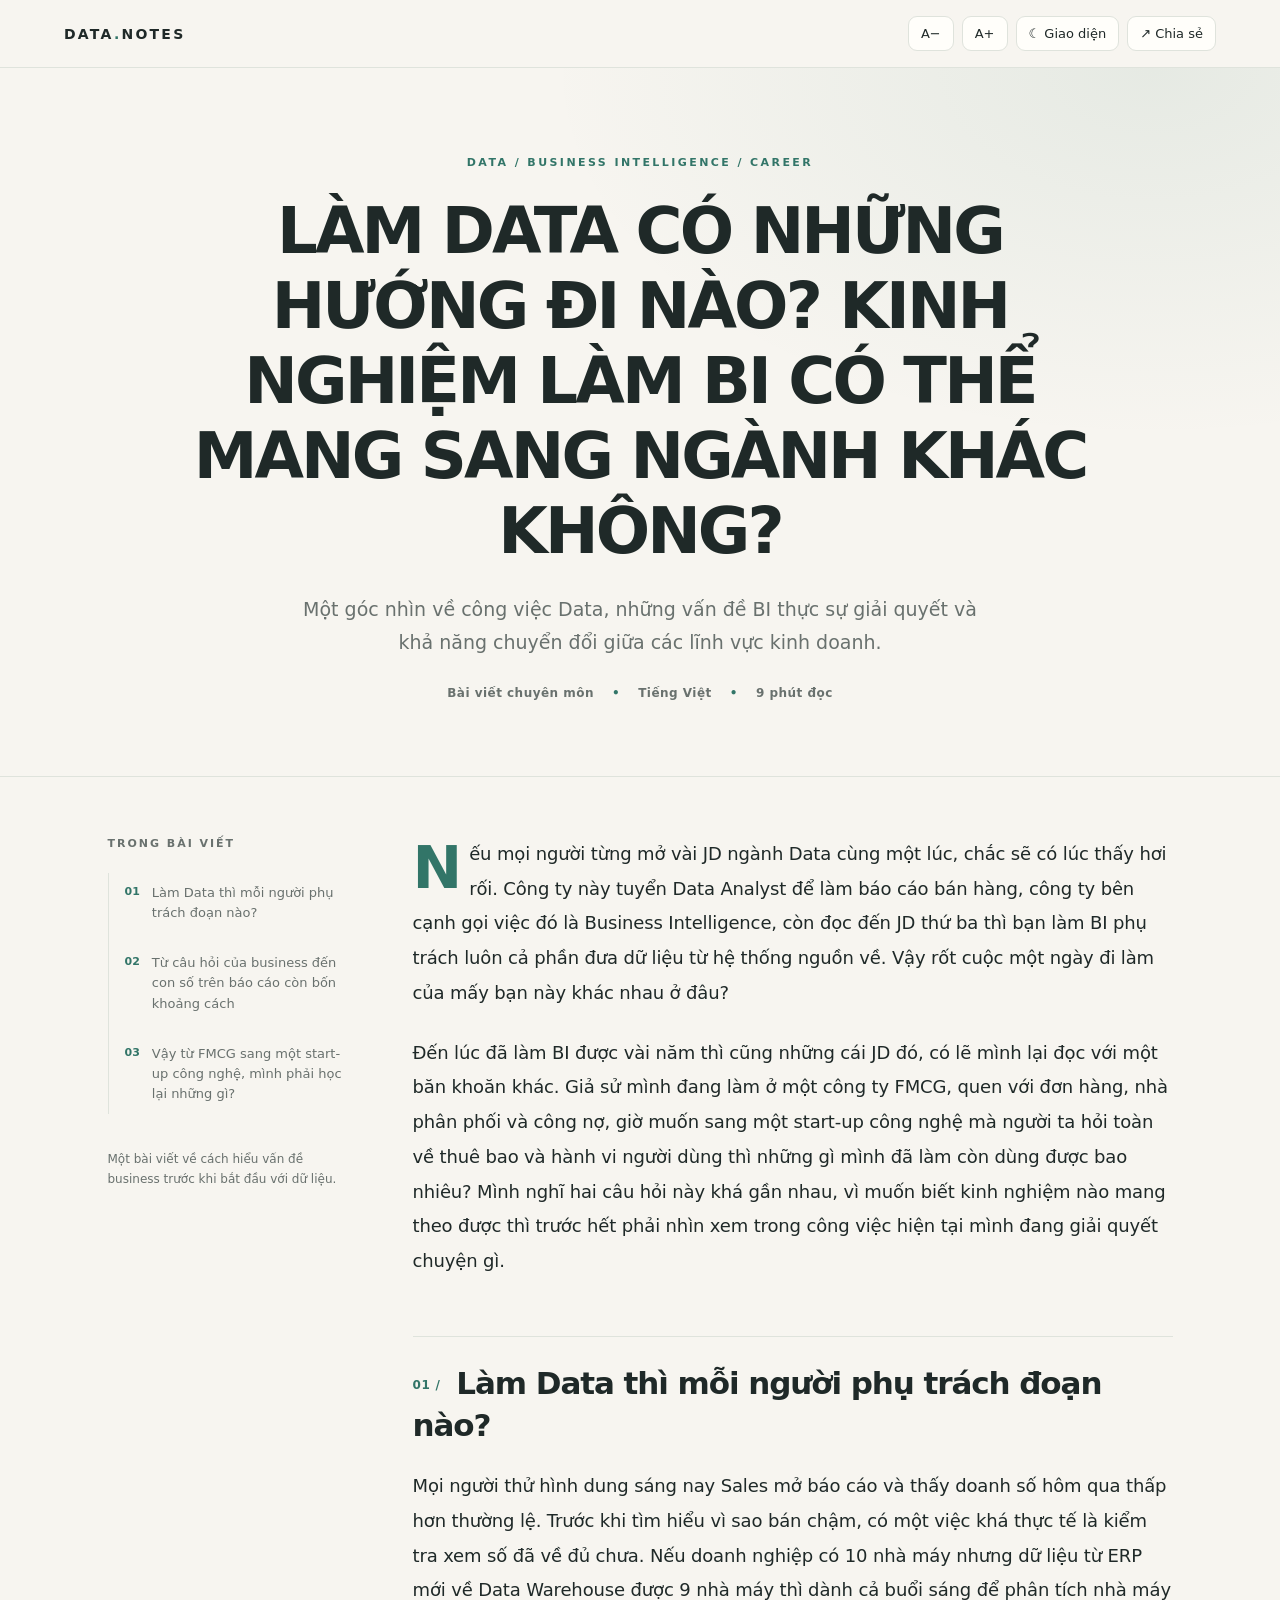
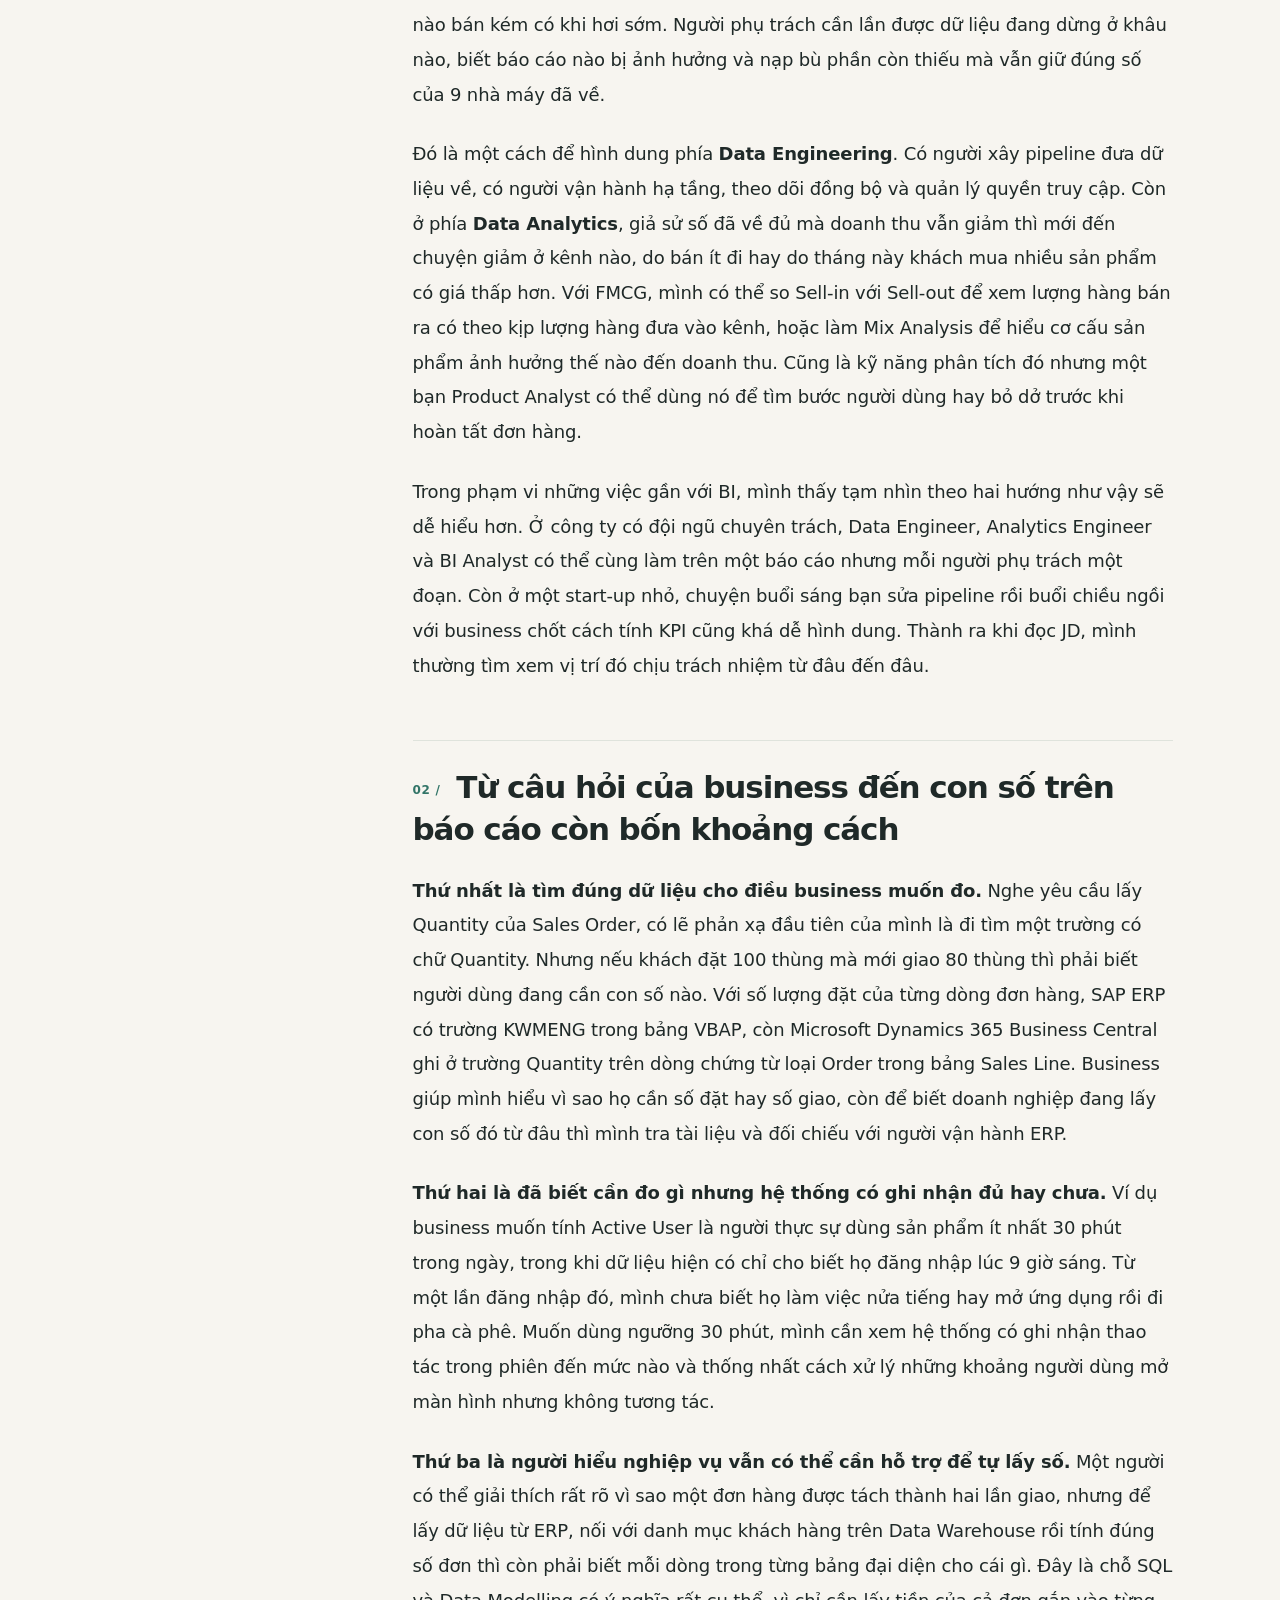
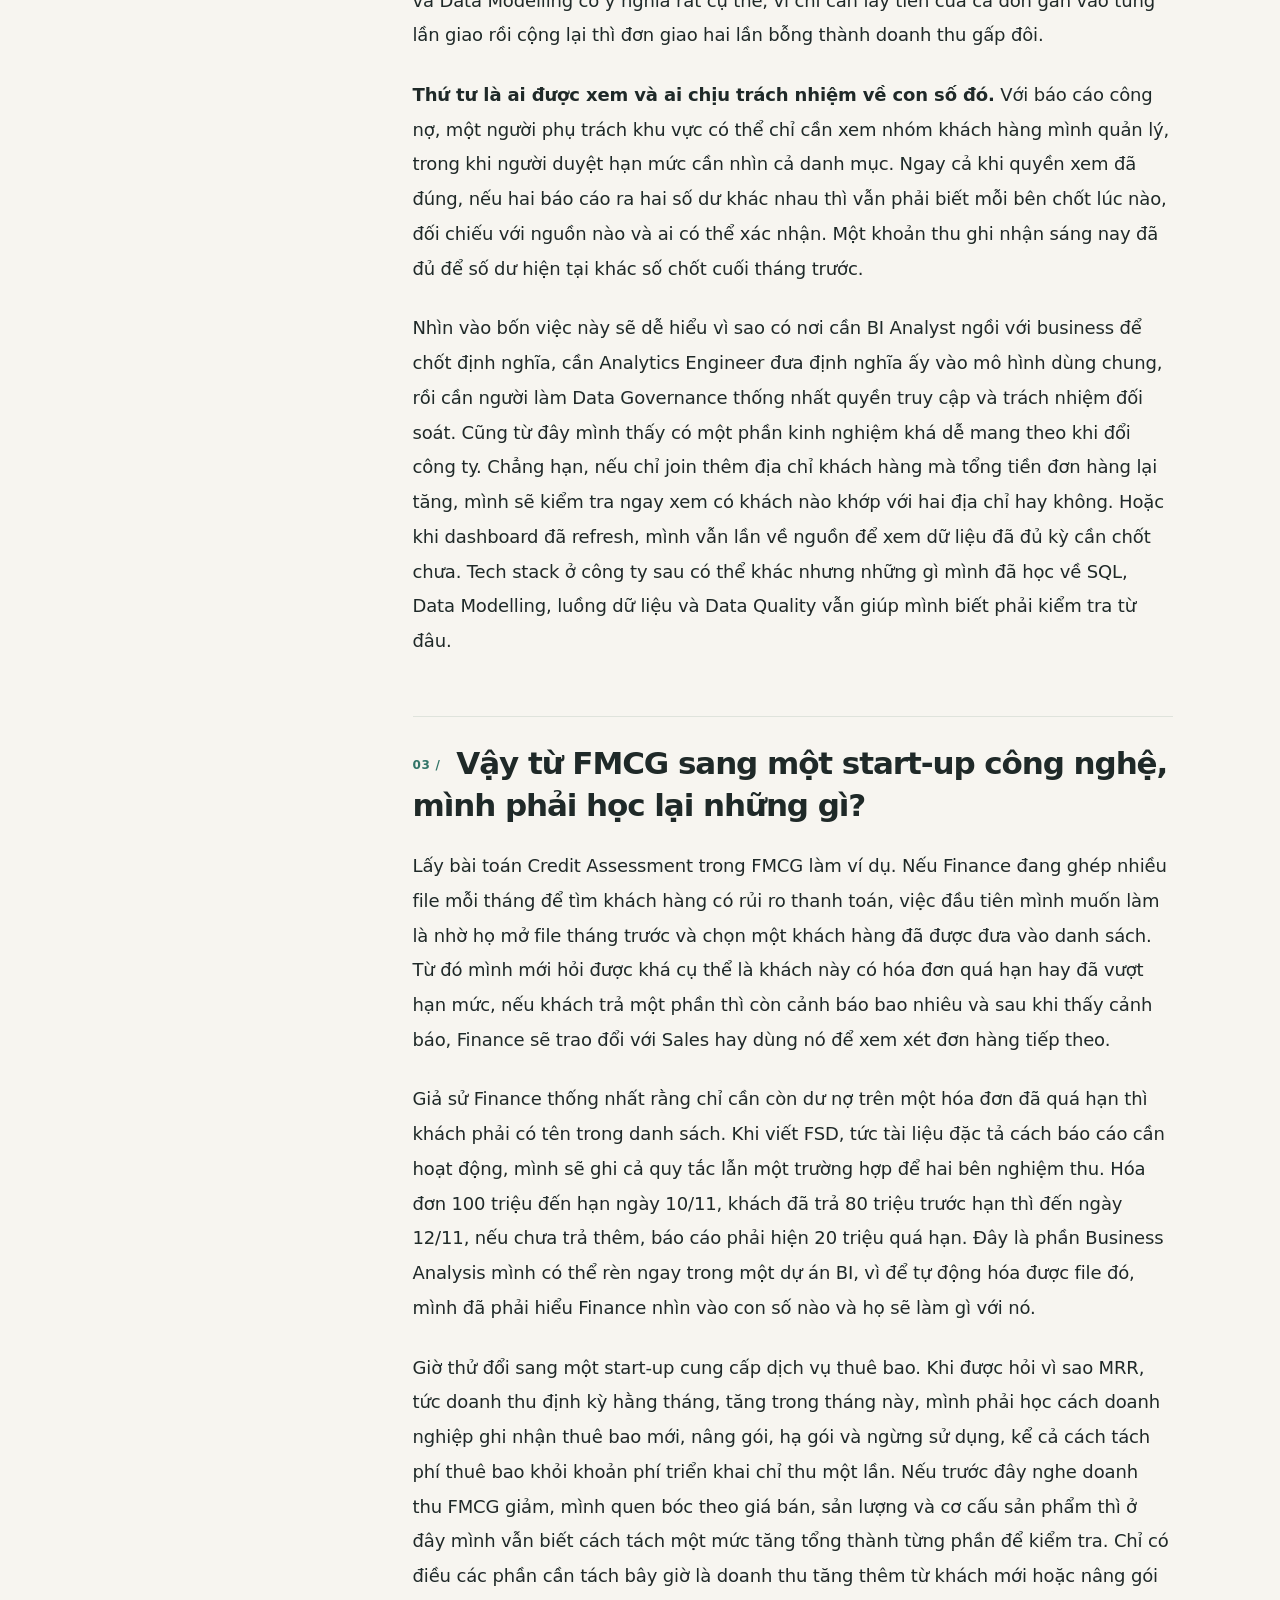
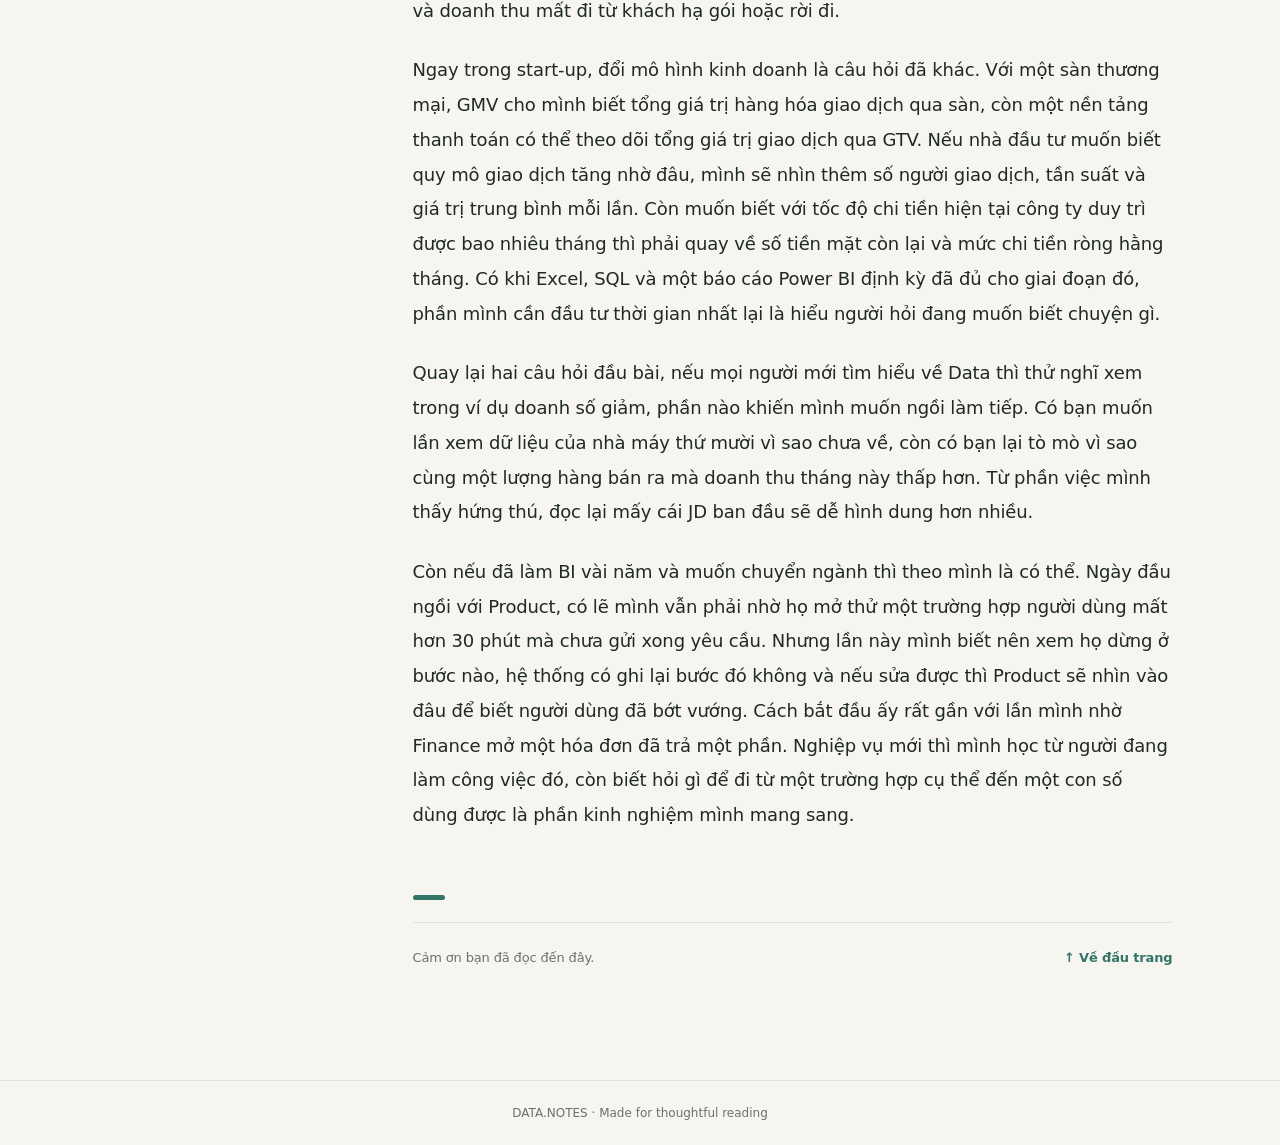
==== index.html @ bebafbda "Add files via upload" ====
<!doctype html>
<html lang="vi">
<head>
  <meta charset="utf-8">
  <meta name="viewport" content="width=device-width, initial-scale=1">
  <meta name="theme-color" content="#f7f5f0">
  <meta name="description" content="Một góc nhìn về các hướng đi trong Data, công việc BI và những kỹ năng có thể mang theo khi chuyển ngành.">
  <meta property="og:type" content="article">
  <meta property="og:title" content="LÀM DATA CÓ NHỮNG HƯỚNG ĐI NÀO? KINH NGHIỆM LÀM BI CÓ THỂ MANG SANG NGÀNH KHÁC KHÔNG?">
  <meta property="og:description" content="Làm Data thì mỗi người phụ trách đoạn nào? Kinh nghiệm BI có thể mang sang ngành khác không?">
  <title>LÀM DATA CÓ NHỮNG HƯỚNG ĐI NÀO? KINH NGHIỆM LÀM BI CÓ THỂ MANG SANG NGÀNH KHÁC KHÔNG?</title>
  <style>
    :root { color-scheme: light; --bg:#f7f5f0; --paper:#fffefa; --ink:#1f2928; --muted:#69716e; --accent:#327568; --line:#dfe3dc; --subtle:#edf2ed; --body-size:18px; }
    * {box-sizing:border-box}
    html {scroll-behavior:smooth; scroll-padding-top:90px}
    body {margin:0; background:var(--bg); color:var(--ink); font-family:system-ui,-apple-system,"Segoe UI",Roboto,"Helvetica Neue",Arial,sans-serif; -webkit-font-smoothing:antialiased; transition:background .2s,color .2s}
    body.dark {--bg:#141b1a;--paper:#1b2422;--ink:#edf3ed;--muted:#b2bfb8;--accent:#92d0b6;--line:#394640;--subtle:#273630;color-scheme:dark}
    button {font:inherit;cursor:pointer}
    a {color:inherit}
    .progress {position:fixed; z-index:20; inset:0 auto auto 0;height:3px; width:0;background:var(--accent);transition:width .08s linear}
    .topbar {height:68px;border-bottom:1px solid var(--line);display:flex;align-items:center;justify-content:space-between;padding:0 clamp(20px,5vw,72px);gap:18px;background:var(--bg);position:sticky;top:0;z-index:10}
    .logo {font-weight:800;font-size:14px;letter-spacing:.16em;white-space:nowrap;text-decoration:none}
    .logo .dot {color:var(--accent)}
    .tools {display:flex;gap:8px;align-items:center}
    .tool {border:1px solid var(--line);color:var(--ink);background:var(--paper);border-radius:9px;padding:9px 12px;white-space:nowrap;font-size:13px}
    .tool:hover,.tool:focus-visible {border-color:var(--accent);outline:none}
    .hero {position:relative;overflow:hidden;padding:88px 24px 76px;text-align:center;border-bottom:1px solid var(--line);background:radial-gradient(ellipse at 90% 0%,rgba(57,122,101,.09),transparent 37%),var(--bg)}
    .eyebrow {font-size:11px;letter-spacing:.22em;color:var(--accent);font-weight:800;text-transform:uppercase}
    h1 {font-size:clamp(35px,5.4vw,64px);font-weight:800;line-height:1.17;letter-spacing:-.045em;max-width:950px;margin:25px auto}
    .dek {max-width:700px;margin:0 auto;color:var(--muted);font-size:clamp(16px,2.1vw,19px);line-height:1.7}
    .meta {display:flex;gap:18px;justify-content:center;align-items:center;margin-top:28px;font-size:12px;color:var(--muted);font-weight:600;letter-spacing:.04em}
    .meta span+span:before{content:'•';margin-right:18px;color:var(--accent)}
    .layout {max-width:1240px;padding:60px 26px 110px;margin:auto;display:grid;grid-template-columns:235px minmax(0,760px);justify-content:center;gap:70px}
    .sidebar {align-self:start;position:sticky;top:105px}
    .side-label {font-size:11px;text-transform:uppercase;letter-spacing:.18em;font-weight:750;color:var(--muted);margin-bottom:23px}
    .toc {display:grid;gap:10px;border-left:1px solid var(--line)}
    .toc a {text-decoration:none;display:flex;gap:12px;align-items:flex-start;padding:10px 0 10px 15px;color:var(--muted);font-size:13px;line-height:1.55;border-left:2px solid transparent;margin-left:-1px;transition:color .15s,border-color .15s}
    .toc a span {font-size:11px;color:var(--accent);font-weight:800}
    .toc a:hover,.toc a.active {color:var(--ink);border-color:var(--accent)}
    .side-footer {margin-top:35px;font-size:12px;line-height:1.7;color:var(--muted)}
    article {min-width:0; font-size:var(--body-size);line-height:1.93;letter-spacing:-.008em}
    article p {margin:0 0 25px}
    article p:first-child::first-letter {font-size:3.3em;float:left;line-height:.85;margin:.1em .12em 0 0;color:var(--accent);font-weight:750}
    article h2 {margin:57px 0 23px;padding-top:25px;border-top:1px solid var(--line);font-size:clamp(23px,3vw,31px);line-height:1.36;letter-spacing:-.035em;font-weight:780}
    .heading-index {font-size:12px;color:var(--accent);letter-spacing:.06em;vertical-align:middle;white-space:nowrap;margin-right:6px}
    strong {font-weight:750;color:var(--ink)}
    .endmark {width:32px;height:5px;border-radius:10px;background:var(--accent);margin:62px 0 22px}
    .article-bottom {font-size:13px;color:var(--muted);border-top:1px solid var(--line);padding-top:22px;display:flex;justify-content:space-between;gap:15px;align-items:center}
    .article-bottom a {color:var(--accent);text-decoration:none;font-weight:700}
    footer {border-top:1px solid var(--line);padding:25px 20px;text-align:center;color:var(--muted);font-size:12px}
    @media(max-width:950px){.layout{grid-template-columns:minmax(0,760px);padding-top:38px;gap:0}.sidebar{position:static;margin-bottom:30px}.toc{display:flex;gap:6px;overflow-x:auto;border:none;padding-bottom:8px}.toc a{flex:0 0 auto;max-width:220px;min-width:170px;border:1px solid var(--line);border-radius:9px;margin:0;padding:12px}.toc a.active{border-color:var(--accent)}.side-label{margin-bottom:13px}.side-footer{display:none}}
    @media(max-width:620px){.topbar{padding:0 16px;height:60px}.hero{padding:64px 20px 53px}h1{font-size:clamp(30px,8.4vw,41px)}.layout{padding:32px 19px 75px}article{line-height:1.82}article h2{margin-top:42px}.tools{gap:5px}.tool{padding:8px;font-size:12px}.desktop-label{display:none}}
    @media print {.topbar,.progress,.sidebar,.tools,footer{display:none!important}body{--bg:white;--ink:black;--muted:#555;--accent:#333;background:white}.hero{padding:20px 0 35px}.layout{display:block;padding:0;max-width:760px}article{font-size:12pt}article h2{break-after:avoid}.article-bottom{display:none}}
  </style>
</head>
<body>
<div class="progress" id="progress" aria-hidden="true"></div>
<header class="topbar">
  <a href="#dau-trang" class="logo" aria-label="Về đầu trang">DATA<span class="dot">.</span>NOTES</a>
  <div class="tools">
    <button class="tool" id="fontDown" title="Giảm cỡ chữ" aria-label="Giảm cỡ chữ">A−</button>
    <button class="tool" id="fontUp" title="Tăng cỡ chữ" aria-label="Tăng cỡ chữ">A+</button>
    <button class="tool" id="theme" title="Đổi giao diện sáng tối" aria-label="Đổi giao diện sáng tối">☾ <span class="desktop-label">Giao diện</span></button>
    <button class="tool" id="share" title="Sao chép đường dẫn">↗ <span class="desktop-label">Chia sẻ</span></button>
  </div>
</header>
<section class="hero" id="dau-trang">
  <div class="eyebrow">Data / Business Intelligence / Career</div>
  <h1>LÀM DATA CÓ NHỮNG HƯỚNG ĐI NÀO? KINH NGHIỆM LÀM BI CÓ THỂ MANG SANG NGÀNH KHÁC KHÔNG?</h1>
  <p class="dek">Một góc nhìn về công việc Data, những vấn đề BI thực sự giải quyết và khả năng chuyển đổi giữa các lĩnh vực kinh doanh.</p>
  <div class="meta"><span>Bài viết chuyên môn</span><span>Tiếng Việt</span><span id="readingTime">Đang tính thời gian đọc</span></div>
</section>
<div class="layout">
  <aside class="sidebar" aria-label="Mục lục bài viết">
    <div class="side-label">Trong bài viết</div>
    <nav class="toc" id="toc"><a href="#phan-1"><span>01</span>Làm Data thì mỗi người phụ trách đoạn nào?</a>
<a href="#phan-2"><span>02</span>Từ câu hỏi của business đến con số trên báo cáo còn bốn khoảng cách</a>
<a href="#phan-3"><span>03</span>Vậy từ FMCG sang một start-up công nghệ, mình phải học lại những gì?</a></nav>
    <div class="side-footer">Một bài viết về cách hiểu vấn đề business trước khi bắt đầu với dữ liệu.</div>
  </aside>
  <main><article id="article"><p>Nếu mọi người từng mở vài JD ngành Data cùng một lúc, chắc sẽ có lúc thấy hơi rối. Công ty này tuyển Data Analyst để làm báo cáo bán hàng, công ty bên cạnh gọi việc đó là Business Intelligence, còn đọc đến JD thứ ba thì bạn làm BI phụ trách luôn cả phần đưa dữ liệu từ hệ thống nguồn về. Vậy rốt cuộc một ngày đi làm của mấy bạn này khác nhau ở đâu?</p>
<p>Đến lúc đã làm BI được vài năm thì cũng những cái JD đó, có lẽ mình lại đọc với một băn khoăn khác. Giả sử mình đang làm ở một công ty FMCG, quen với đơn hàng, nhà phân phối và công nợ, giờ muốn sang một start-up công nghệ mà người ta hỏi toàn về thuê bao và hành vi người dùng thì những gì mình đã làm còn dùng được bao nhiêu? Mình nghĩ hai câu hỏi này khá gần nhau, vì muốn biết kinh nghiệm nào mang theo được thì trước hết phải nhìn xem trong công việc hiện tại mình đang giải quyết chuyện gì.</p>
<h2 id="phan-1"><span class="heading-index">01 /</span> Làm Data thì mỗi người phụ trách đoạn nào?</h2>
<p>Mọi người thử hình dung sáng nay Sales mở báo cáo và thấy doanh số hôm qua thấp hơn thường lệ. Trước khi tìm hiểu vì sao bán chậm, có một việc khá thực tế là kiểm tra xem số đã về đủ chưa. Nếu doanh nghiệp có 10 nhà máy nhưng dữ liệu từ ERP mới về Data Warehouse được 9 nhà máy thì dành cả buổi sáng để phân tích nhà máy nào bán kém có khi hơi sớm. Người phụ trách cần lần được dữ liệu đang dừng ở khâu nào, biết báo cáo nào bị ảnh hưởng và nạp bù phần còn thiếu mà vẫn giữ đúng số của 9 nhà máy đã về.</p>
<p>Đó là một cách để hình dung phía <strong>Data Engineering</strong>. Có người xây pipeline đưa dữ liệu về, có người vận hành hạ tầng, theo dõi đồng bộ và quản lý quyền truy cập. Còn ở phía <strong>Data Analytics</strong>, giả sử số đã về đủ mà doanh thu vẫn giảm thì mới đến chuyện giảm ở kênh nào, do bán ít đi hay do tháng này khách mua nhiều sản phẩm có giá thấp hơn. Với FMCG, mình có thể so Sell-in với Sell-out để xem lượng hàng bán ra có theo kịp lượng hàng đưa vào kênh, hoặc làm Mix Analysis để hiểu cơ cấu sản phẩm ảnh hưởng thế nào đến doanh thu. Cũng là kỹ năng phân tích đó nhưng một bạn Product Analyst có thể dùng nó để tìm bước người dùng hay bỏ dở trước khi hoàn tất đơn hàng.</p>
<p>Trong phạm vi những việc gần với BI, mình thấy tạm nhìn theo hai hướng như vậy sẽ dễ hiểu hơn. Ở công ty có đội ngũ chuyên trách, Data Engineer, Analytics Engineer và BI Analyst có thể cùng làm trên một báo cáo nhưng mỗi người phụ trách một đoạn. Còn ở một start-up nhỏ, chuyện buổi sáng bạn sửa pipeline rồi buổi chiều ngồi với business chốt cách tính KPI cũng khá dễ hình dung. Thành ra khi đọc JD, mình thường tìm xem vị trí đó chịu trách nhiệm từ đâu đến đâu.</p>
<h2 id="phan-2"><span class="heading-index">02 /</span> Từ câu hỏi của business đến con số trên báo cáo còn bốn khoảng cách</h2>
<p><strong>Thứ nhất là tìm đúng dữ liệu cho điều business muốn đo.</strong> Nghe yêu cầu lấy Quantity của Sales Order, có lẽ phản xạ đầu tiên của mình là đi tìm một trường có chữ Quantity. Nhưng nếu khách đặt 100 thùng mà mới giao 80 thùng thì phải biết người dùng đang cần con số nào. Với số lượng đặt của từng dòng đơn hàng, SAP ERP có trường KWMENG trong bảng VBAP, còn Microsoft Dynamics 365 Business Central ghi ở trường Quantity trên dòng chứng từ loại Order trong bảng Sales Line. Business giúp mình hiểu vì sao họ cần số đặt hay số giao, còn để biết doanh nghiệp đang lấy con số đó từ đâu thì mình tra tài liệu và đối chiếu với người vận hành ERP.</p>
<p><strong>Thứ hai là đã biết cần đo gì nhưng hệ thống có ghi nhận đủ hay chưa.</strong> Ví dụ business muốn tính Active User là người thực sự dùng sản phẩm ít nhất 30 phút trong ngày, trong khi dữ liệu hiện có chỉ cho biết họ đăng nhập lúc 9 giờ sáng. Từ một lần đăng nhập đó, mình chưa biết họ làm việc nửa tiếng hay mở ứng dụng rồi đi pha cà phê. Muốn dùng ngưỡng 30 phút, mình cần xem hệ thống có ghi nhận thao tác trong phiên đến mức nào và thống nhất cách xử lý những khoảng người dùng mở màn hình nhưng không tương tác.</p>
<p><strong>Thứ ba là người hiểu nghiệp vụ vẫn có thể cần hỗ trợ để tự lấy số.</strong> Một người có thể giải thích rất rõ vì sao một đơn hàng được tách thành hai lần giao, nhưng để lấy dữ liệu từ ERP, nối với danh mục khách hàng trên Data Warehouse rồi tính đúng số đơn thì còn phải biết mỗi dòng trong từng bảng đại diện cho cái gì. Đây là chỗ SQL và Data Modelling có ý nghĩa rất cụ thể, vì chỉ cần lấy tiền của cả đơn gắn vào từng lần giao rồi cộng lại thì đơn giao hai lần bỗng thành doanh thu gấp đôi.</p>
<p><strong>Thứ tư là ai được xem và ai chịu trách nhiệm về con số đó.</strong> Với báo cáo công nợ, một người phụ trách khu vực có thể chỉ cần xem nhóm khách hàng mình quản lý, trong khi người duyệt hạn mức cần nhìn cả danh mục. Ngay cả khi quyền xem đã đúng, nếu hai báo cáo ra hai số dư khác nhau thì vẫn phải biết mỗi bên chốt lúc nào, đối chiếu với nguồn nào và ai có thể xác nhận. Một khoản thu ghi nhận sáng nay đã đủ để số dư hiện tại khác số chốt cuối tháng trước.</p>
<p>Nhìn vào bốn việc này sẽ dễ hiểu vì sao có nơi cần BI Analyst ngồi với business để chốt định nghĩa, cần Analytics Engineer đưa định nghĩa ấy vào mô hình dùng chung, rồi cần người làm Data Governance thống nhất quyền truy cập và trách nhiệm đối soát. Cũng từ đây mình thấy có một phần kinh nghiệm khá dễ mang theo khi đổi công ty. Chẳng hạn, nếu chỉ join thêm địa chỉ khách hàng mà tổng tiền đơn hàng lại tăng, mình sẽ kiểm tra ngay xem có khách nào khớp với hai địa chỉ hay không. Hoặc khi dashboard đã refresh, mình vẫn lần về nguồn để xem dữ liệu đã đủ kỳ cần chốt chưa. Tech stack ở công ty sau có thể khác nhưng những gì mình đã học về SQL, Data Modelling, luồng dữ liệu và Data Quality vẫn giúp mình biết phải kiểm tra từ đâu.</p>
<h2 id="phan-3"><span class="heading-index">03 /</span> Vậy từ FMCG sang một start-up công nghệ, mình phải học lại những gì?</h2>
<p>Lấy bài toán Credit Assessment trong FMCG làm ví dụ. Nếu Finance đang ghép nhiều file mỗi tháng để tìm khách hàng có rủi ro thanh toán, việc đầu tiên mình muốn làm là nhờ họ mở file tháng trước và chọn một khách hàng đã được đưa vào danh sách. Từ đó mình mới hỏi được khá cụ thể là khách này có hóa đơn quá hạn hay đã vượt hạn mức, nếu khách trả một phần thì còn cảnh báo bao nhiêu và sau khi thấy cảnh báo, Finance sẽ trao đổi với Sales hay dùng nó để xem xét đơn hàng tiếp theo.</p>
<p>Giả sử Finance thống nhất rằng chỉ cần còn dư nợ trên một hóa đơn đã quá hạn thì khách phải có tên trong danh sách. Khi viết FSD, tức tài liệu đặc tả cách báo cáo cần hoạt động, mình sẽ ghi cả quy tắc lẫn một trường hợp để hai bên nghiệm thu. Hóa đơn 100 triệu đến hạn ngày 10/11, khách đã trả 80 triệu trước hạn thì đến ngày 12/11, nếu chưa trả thêm, báo cáo phải hiện 20 triệu quá hạn. Đây là phần Business Analysis mình có thể rèn ngay trong một dự án BI, vì để tự động hóa được file đó, mình đã phải hiểu Finance nhìn vào con số nào và họ sẽ làm gì với nó.</p>
<p>Giờ thử đổi sang một start-up cung cấp dịch vụ thuê bao. Khi được hỏi vì sao MRR, tức doanh thu định kỳ hằng tháng, tăng trong tháng này, mình phải học cách doanh nghiệp ghi nhận thuê bao mới, nâng gói, hạ gói và ngừng sử dụng, kể cả cách tách phí thuê bao khỏi khoản phí triển khai chỉ thu một lần. Nếu trước đây nghe doanh thu FMCG giảm, mình quen bóc theo giá bán, sản lượng và cơ cấu sản phẩm thì ở đây mình vẫn biết cách tách một mức tăng tổng thành từng phần để kiểm tra. Chỉ có điều các phần cần tách bây giờ là doanh thu tăng thêm từ khách mới hoặc nâng gói và doanh thu mất đi từ khách hạ gói hoặc rời đi.</p>
<p>Ngay trong start-up, đổi mô hình kinh doanh là câu hỏi đã khác. Với một sàn thương mại, GMV cho mình biết tổng giá trị hàng hóa giao dịch qua sàn, còn một nền tảng thanh toán có thể theo dõi tổng giá trị giao dịch qua GTV. Nếu nhà đầu tư muốn biết quy mô giao dịch tăng nhờ đâu, mình sẽ nhìn thêm số người giao dịch, tần suất và giá trị trung bình mỗi lần. Còn muốn biết với tốc độ chi tiền hiện tại công ty duy trì được bao nhiêu tháng thì phải quay về số tiền mặt còn lại và mức chi tiền ròng hằng tháng. Có khi Excel, SQL và một báo cáo Power BI định kỳ đã đủ cho giai đoạn đó, phần mình cần đầu tư thời gian nhất lại là hiểu người hỏi đang muốn biết chuyện gì.</p>
<p>Quay lại hai câu hỏi đầu bài, nếu mọi người mới tìm hiểu về Data thì thử nghĩ xem trong ví dụ doanh số giảm, phần nào khiến mình muốn ngồi làm tiếp. Có bạn muốn lần xem dữ liệu của nhà máy thứ mười vì sao chưa về, còn có bạn lại tò mò vì sao cùng một lượng hàng bán ra mà doanh thu tháng này thấp hơn. Từ phần việc mình thấy hứng thú, đọc lại mấy cái JD ban đầu sẽ dễ hình dung hơn nhiều.</p>
<p>Còn nếu đã làm BI vài năm và muốn chuyển ngành thì theo mình là có thể. Ngày đầu ngồi với Product, có lẽ mình vẫn phải nhờ họ mở thử một trường hợp người dùng mất hơn 30 phút mà chưa gửi xong yêu cầu. Nhưng lần này mình biết nên xem họ dừng ở bước nào, hệ thống có ghi lại bước đó không và nếu sửa được thì Product sẽ nhìn vào đâu để biết người dùng đã bớt vướng. Cách bắt đầu ấy rất gần với lần mình nhờ Finance mở một hóa đơn đã trả một phần. Nghiệp vụ mới thì mình học từ người đang làm công việc đó, còn biết hỏi gì để đi từ một trường hợp cụ thể đến một con số dùng được là phần kinh nghiệm mình mang sang.</p>
      <div class="endmark"></div>
      <div class="article-bottom"><span>Cảm ơn bạn đã đọc đến đây.</span><a href="#dau-trang">↑ Về đầu trang</a></div>
    </article></main>
</div>
<footer>DATA.NOTES · Made for thoughtful reading</footer>
<script>
(function () {
  const body = document.body;
  const htmlEl = document.documentElement;
  const themeButton = document.getElementById('theme');
  const savedTheme = localStorage.getItem('article-theme');
  if (savedTheme === 'dark') body.classList.add('dark');
  function syncTheme() {themeButton.firstChild.textContent = body.classList.contains('dark') ? '☀ ' : '☾ ';}
  syncTheme();
  themeButton.addEventListener('click', () => { body.classList.toggle('dark'); localStorage.setItem('article-theme', body.classList.contains('dark') ? 'dark' : 'light'); syncTheme(); });
  let fontSize = Number(localStorage.getItem('article-font-size')) || 18;
  function setFont(n) {fontSize = Math.max(15,Math.min(23,n));htmlEl.style.setProperty('--body-size',fontSize+'px');localStorage.setItem('article-font-size',String(fontSize));}
  setFont(fontSize);
  document.getElementById('fontDown').addEventListener('click',()=>setFont(fontSize-1));
  document.getElementById('fontUp').addEventListener('click',()=>setFont(fontSize+1));
  document.getElementById('readingTime').textContent = Math.max(1,Math.ceil(document.getElementById('article').innerText.trim().split(/\s+/).length / 220)) + ' phút đọc';
  const share = document.getElementById('share');
  share.addEventListener('click',async () => {
    try {await navigator.clipboard.writeText(location.href);share.innerHTML='✓ <span class="desktop-label">Đã sao chép</span>';
      setTimeout(()=>share.innerHTML='↗ <span class="desktop-label">Chia sẻ</span>',2000);
    } catch(e) {window.prompt('Sao chép liên kết:',location.href);}
  });
  const progress = document.getElementById('progress');
  const links = [...document.querySelectorAll('.toc a')];
  const sections = [...document.querySelectorAll('article h2')];
  let scheduled=false;
  function refresh() {
    scheduled=false;
    const max = document.documentElement.scrollHeight - window.innerHeight;
    progress.style.width = (max ? Math.min(100,Math.max(0,100*window.scrollY/max)) : 100) + '%';
    let active=-1;sections.forEach((s,i)=>{if(s.getBoundingClientRect().top<=160)active=i;});
    links.forEach((a,i)=>a.classList.toggle('active',i===active));
  }
  window.addEventListener('scroll',()=>{if(!scheduled){scheduled=true;requestAnimationFrame(refresh);}},{passive:true});
  window.addEventListener('resize',refresh); refresh();
})();
</script>
</body>
</html>
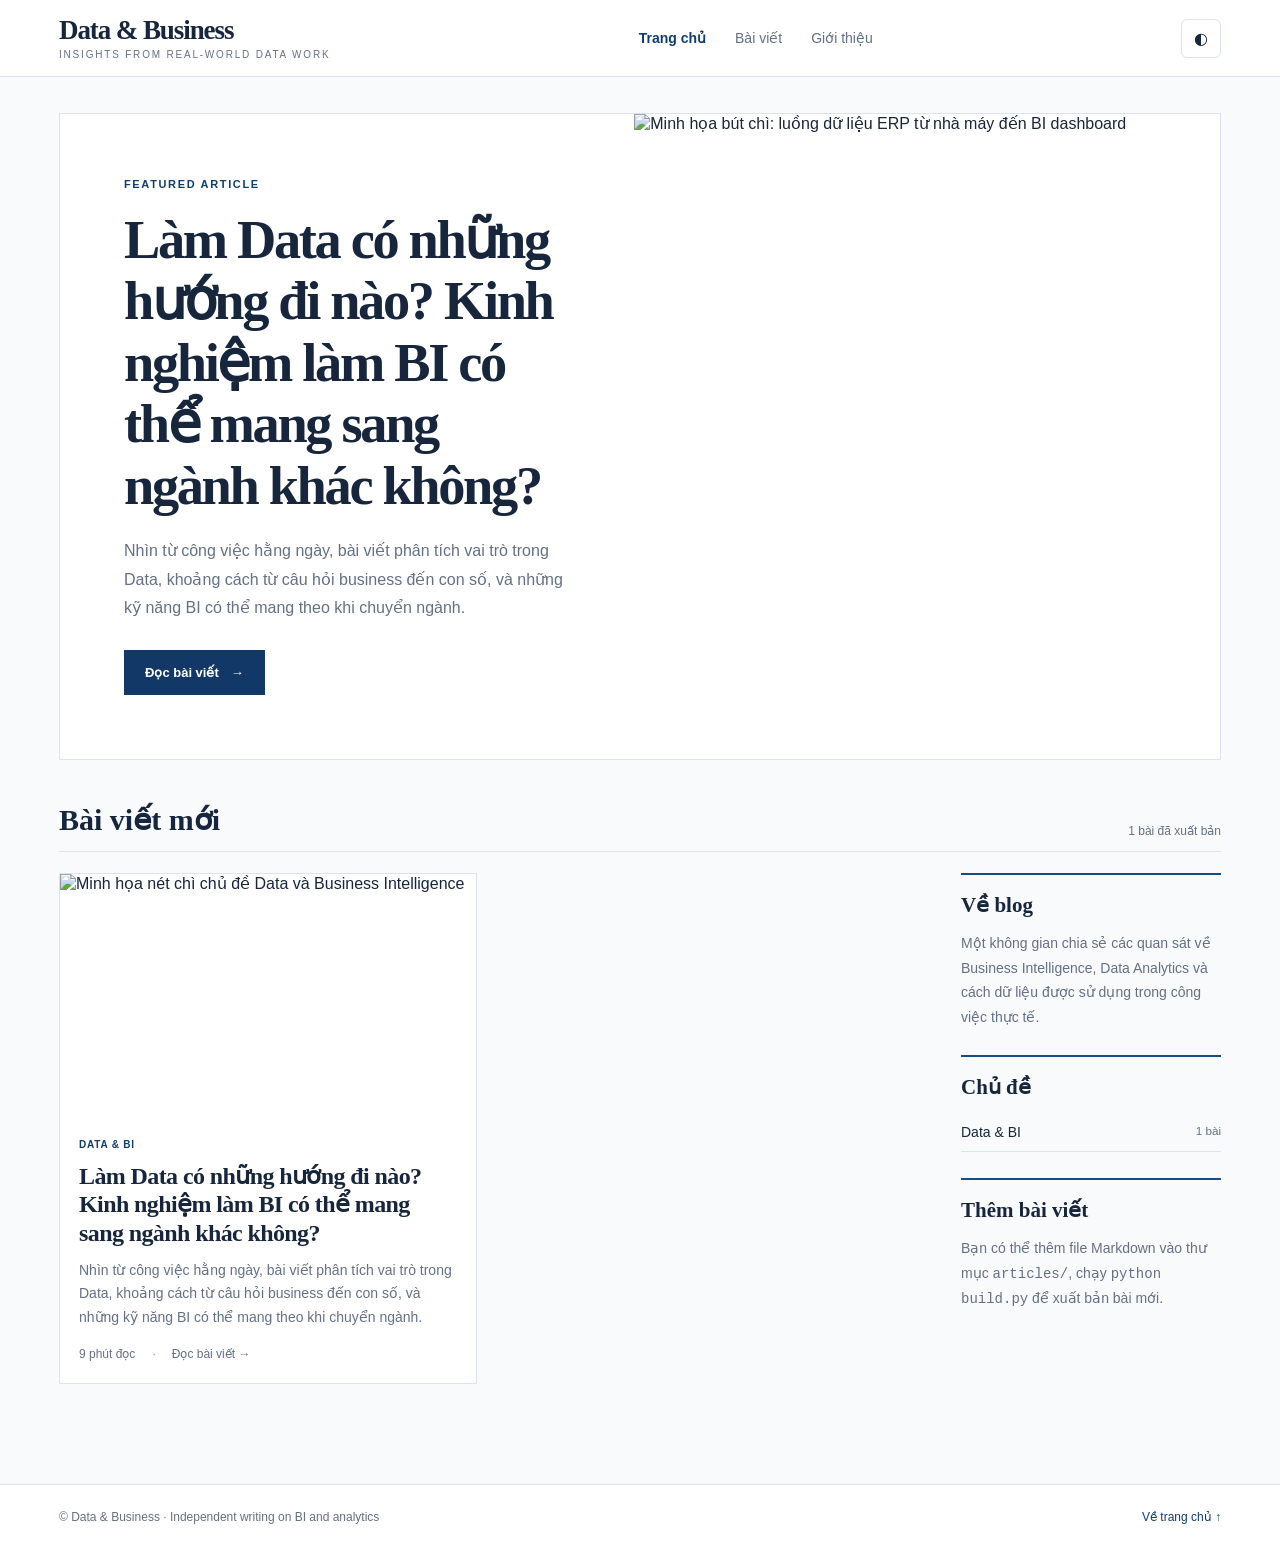
==== commit 9da23bd7: "Add files via upload" ====
--- a/index.html
+++ b/index.html
@@ -1,143 +1 @@
-<!doctype html>
-<html lang="vi">
-<head>
-  <meta charset="utf-8">
-  <meta name="viewport" content="width=device-width, initial-scale=1">
-  <meta name="theme-color" content="#f7f5f0">
-  <meta name="description" content="Một góc nhìn về các hướng đi trong Data, công việc BI và những kỹ năng có thể mang theo khi chuyển ngành.">
-  <meta property="og:type" content="article">
-  <meta property="og:title" content="LÀM DATA CÓ NHỮNG HƯỚNG ĐI NÀO? KINH NGHIỆM LÀM BI CÓ THỂ MANG SANG NGÀNH KHÁC KHÔNG?">
-  <meta property="og:description" content="Làm Data thì mỗi người phụ trách đoạn nào? Kinh nghiệm BI có thể mang sang ngành khác không?">
-  <title>LÀM DATA CÓ NHỮNG HƯỚNG ĐI NÀO? KINH NGHIỆM LÀM BI CÓ THỂ MANG SANG NGÀNH KHÁC KHÔNG?</title>
-  <style>
-    :root { color-scheme: light; --bg:#f7f5f0; --paper:#fffefa; --ink:#1f2928; --muted:#69716e; --accent:#327568; --line:#dfe3dc; --subtle:#edf2ed; --body-size:18px; }
-    * {box-sizing:border-box}
-    html {scroll-behavior:smooth; scroll-padding-top:90px}
-    body {margin:0; background:var(--bg); color:var(--ink); font-family:system-ui,-apple-system,"Segoe UI",Roboto,"Helvetica Neue",Arial,sans-serif; -webkit-font-smoothing:antialiased; transition:background .2s,color .2s}
-    body.dark {--bg:#141b1a;--paper:#1b2422;--ink:#edf3ed;--muted:#b2bfb8;--accent:#92d0b6;--line:#394640;--subtle:#273630;color-scheme:dark}
-    button {font:inherit;cursor:pointer}
-    a {color:inherit}
-    .progress {position:fixed; z-index:20; inset:0 auto auto 0;height:3px; width:0;background:var(--accent);transition:width .08s linear}
-    .topbar {height:68px;border-bottom:1px solid var(--line);display:flex;align-items:center;justify-content:space-between;padding:0 clamp(20px,5vw,72px);gap:18px;background:var(--bg);position:sticky;top:0;z-index:10}
-    .logo {font-weight:800;font-size:14px;letter-spacing:.16em;white-space:nowrap;text-decoration:none}
-    .logo .dot {color:var(--accent)}
-    .tools {display:flex;gap:8px;align-items:center}
-    .tool {border:1px solid var(--line);color:var(--ink);background:var(--paper);border-radius:9px;padding:9px 12px;white-space:nowrap;font-size:13px}
-    .tool:hover,.tool:focus-visible {border-color:var(--accent);outline:none}
-    .hero {position:relative;overflow:hidden;padding:88px 24px 76px;text-align:center;border-bottom:1px solid var(--line);background:radial-gradient(ellipse at 90% 0%,rgba(57,122,101,.09),transparent 37%),var(--bg)}
-    .eyebrow {font-size:11px;letter-spacing:.22em;color:var(--accent);font-weight:800;text-transform:uppercase}
-    h1 {font-size:clamp(35px,5.4vw,64px);font-weight:800;line-height:1.17;letter-spacing:-.045em;max-width:950px;margin:25px auto}
-    .dek {max-width:700px;margin:0 auto;color:var(--muted);font-size:clamp(16px,2.1vw,19px);line-height:1.7}
-    .meta {display:flex;gap:18px;justify-content:center;align-items:center;margin-top:28px;font-size:12px;color:var(--muted);font-weight:600;letter-spacing:.04em}
-    .meta span+span:before{content:'•';margin-right:18px;color:var(--accent)}
-    .layout {max-width:1240px;padding:60px 26px 110px;margin:auto;display:grid;grid-template-columns:235px minmax(0,760px);justify-content:center;gap:70px}
-    .sidebar {align-self:start;position:sticky;top:105px}
-    .side-label {font-size:11px;text-transform:uppercase;letter-spacing:.18em;font-weight:750;color:var(--muted);margin-bottom:23px}
-    .toc {display:grid;gap:10px;border-left:1px solid var(--line)}
-    .toc a {text-decoration:none;display:flex;gap:12px;align-items:flex-start;padding:10px 0 10px 15px;color:var(--muted);font-size:13px;line-height:1.55;border-left:2px solid transparent;margin-left:-1px;transition:color .15s,border-color .15s}
-    .toc a span {font-size:11px;color:var(--accent);font-weight:800}
-    .toc a:hover,.toc a.active {color:var(--ink);border-color:var(--accent)}
-    .side-footer {margin-top:35px;font-size:12px;line-height:1.7;color:var(--muted)}
-    article {min-width:0; font-size:var(--body-size);line-height:1.93;letter-spacing:-.008em}
-    article p {margin:0 0 25px}
-    article p:first-child::first-letter {font-size:3.3em;float:left;line-height:.85;margin:.1em .12em 0 0;color:var(--accent);font-weight:750}
-    article h2 {margin:57px 0 23px;padding-top:25px;border-top:1px solid var(--line);font-size:clamp(23px,3vw,31px);line-height:1.36;letter-spacing:-.035em;font-weight:780}
-    .heading-index {font-size:12px;color:var(--accent);letter-spacing:.06em;vertical-align:middle;white-space:nowrap;margin-right:6px}
-    strong {font-weight:750;color:var(--ink)}
-    .endmark {width:32px;height:5px;border-radius:10px;background:var(--accent);margin:62px 0 22px}
-    .article-bottom {font-size:13px;color:var(--muted);border-top:1px solid var(--line);padding-top:22px;display:flex;justify-content:space-between;gap:15px;align-items:center}
-    .article-bottom a {color:var(--accent);text-decoration:none;font-weight:700}
-    footer {border-top:1px solid var(--line);padding:25px 20px;text-align:center;color:var(--muted);font-size:12px}
-    @media(max-width:950px){.layout{grid-template-columns:minmax(0,760px);padding-top:38px;gap:0}.sidebar{position:static;margin-bottom:30px}.toc{display:flex;gap:6px;overflow-x:auto;border:none;padding-bottom:8px}.toc a{flex:0 0 auto;max-width:220px;min-width:170px;border:1px solid var(--line);border-radius:9px;margin:0;padding:12px}.toc a.active{border-color:var(--accent)}.side-label{margin-bottom:13px}.side-footer{display:none}}
-    @media(max-width:620px){.topbar{padding:0 16px;height:60px}.hero{padding:64px 20px 53px}h1{font-size:clamp(30px,8.4vw,41px)}.layout{padding:32px 19px 75px}article{line-height:1.82}article h2{margin-top:42px}.tools{gap:5px}.tool{padding:8px;font-size:12px}.desktop-label{display:none}}
-    @media print {.topbar,.progress,.sidebar,.tools,footer{display:none!important}body{--bg:white;--ink:black;--muted:#555;--accent:#333;background:white}.hero{padding:20px 0 35px}.layout{display:block;padding:0;max-width:760px}article{font-size:12pt}article h2{break-after:avoid}.article-bottom{display:none}}
-  </style>
-</head>
-<body>
-<div class="progress" id="progress" aria-hidden="true"></div>
-<header class="topbar">
-  <a href="#dau-trang" class="logo" aria-label="Về đầu trang">DATA<span class="dot">.</span>NOTES</a>
-  <div class="tools">
-    <button class="tool" id="fontDown" title="Giảm cỡ chữ" aria-label="Giảm cỡ chữ">A−</button>
-    <button class="tool" id="fontUp" title="Tăng cỡ chữ" aria-label="Tăng cỡ chữ">A+</button>
-    <button class="tool" id="theme" title="Đổi giao diện sáng tối" aria-label="Đổi giao diện sáng tối">☾ <span class="desktop-label">Giao diện</span></button>
-    <button class="tool" id="share" title="Sao chép đường dẫn">↗ <span class="desktop-label">Chia sẻ</span></button>
-  </div>
-</header>
-<section class="hero" id="dau-trang">
-  <div class="eyebrow">Data / Business Intelligence / Career</div>
-  <h1>LÀM DATA CÓ NHỮNG HƯỚNG ĐI NÀO? KINH NGHIỆM LÀM BI CÓ THỂ MANG SANG NGÀNH KHÁC KHÔNG?</h1>
-  <p class="dek">Một góc nhìn về công việc Data, những vấn đề BI thực sự giải quyết và khả năng chuyển đổi giữa các lĩnh vực kinh doanh.</p>
-  <div class="meta"><span>Bài viết chuyên môn</span><span>Tiếng Việt</span><span id="readingTime">Đang tính thời gian đọc</span></div>
-</section>
-<div class="layout">
-  <aside class="sidebar" aria-label="Mục lục bài viết">
-    <div class="side-label">Trong bài viết</div>
-    <nav class="toc" id="toc"><a href="#phan-1"><span>01</span>Làm Data thì mỗi người phụ trách đoạn nào?</a>
-<a href="#phan-2"><span>02</span>Từ câu hỏi của business đến con số trên báo cáo còn bốn khoảng cách</a>
-<a href="#phan-3"><span>03</span>Vậy từ FMCG sang một start-up công nghệ, mình phải học lại những gì?</a></nav>
-    <div class="side-footer">Một bài viết về cách hiểu vấn đề business trước khi bắt đầu với dữ liệu.</div>
-  </aside>
-  <main><article id="article"><p>Nếu mọi người từng mở vài JD ngành Data cùng một lúc, chắc sẽ có lúc thấy hơi rối. Công ty này tuyển Data Analyst để làm báo cáo bán hàng, công ty bên cạnh gọi việc đó là Business Intelligence, còn đọc đến JD thứ ba thì bạn làm BI phụ trách luôn cả phần đưa dữ liệu từ hệ thống nguồn về. Vậy rốt cuộc một ngày đi làm của mấy bạn này khác nhau ở đâu?</p>
-<p>Đến lúc đã làm BI được vài năm thì cũng những cái JD đó, có lẽ mình lại đọc với một băn khoăn khác. Giả sử mình đang làm ở một công ty FMCG, quen với đơn hàng, nhà phân phối và công nợ, giờ muốn sang một start-up công nghệ mà người ta hỏi toàn về thuê bao và hành vi người dùng thì những gì mình đã làm còn dùng được bao nhiêu? Mình nghĩ hai câu hỏi này khá gần nhau, vì muốn biết kinh nghiệm nào mang theo được thì trước hết phải nhìn xem trong công việc hiện tại mình đang giải quyết chuyện gì.</p>
-<h2 id="phan-1"><span class="heading-index">01 /</span> Làm Data thì mỗi người phụ trách đoạn nào?</h2>
-<p>Mọi người thử hình dung sáng nay Sales mở báo cáo và thấy doanh số hôm qua thấp hơn thường lệ. Trước khi tìm hiểu vì sao bán chậm, có một việc khá thực tế là kiểm tra xem số đã về đủ chưa. Nếu doanh nghiệp có 10 nhà máy nhưng dữ liệu từ ERP mới về Data Warehouse được 9 nhà máy thì dành cả buổi sáng để phân tích nhà máy nào bán kém có khi hơi sớm. Người phụ trách cần lần được dữ liệu đang dừng ở khâu nào, biết báo cáo nào bị ảnh hưởng và nạp bù phần còn thiếu mà vẫn giữ đúng số của 9 nhà máy đã về.</p>
-<p>Đó là một cách để hình dung phía <strong>Data Engineering</strong>. Có người xây pipeline đưa dữ liệu về, có người vận hành hạ tầng, theo dõi đồng bộ và quản lý quyền truy cập. Còn ở phía <strong>Data Analytics</strong>, giả sử số đã về đủ mà doanh thu vẫn giảm thì mới đến chuyện giảm ở kênh nào, do bán ít đi hay do tháng này khách mua nhiều sản phẩm có giá thấp hơn. Với FMCG, mình có thể so Sell-in với Sell-out để xem lượng hàng bán ra có theo kịp lượng hàng đưa vào kênh, hoặc làm Mix Analysis để hiểu cơ cấu sản phẩm ảnh hưởng thế nào đến doanh thu. Cũng là kỹ năng phân tích đó nhưng một bạn Product Analyst có thể dùng nó để tìm bước người dùng hay bỏ dở trước khi hoàn tất đơn hàng.</p>
-<p>Trong phạm vi những việc gần với BI, mình thấy tạm nhìn theo hai hướng như vậy sẽ dễ hiểu hơn. Ở công ty có đội ngũ chuyên trách, Data Engineer, Analytics Engineer và BI Analyst có thể cùng làm trên một báo cáo nhưng mỗi người phụ trách một đoạn. Còn ở một start-up nhỏ, chuyện buổi sáng bạn sửa pipeline rồi buổi chiều ngồi với business chốt cách tính KPI cũng khá dễ hình dung. Thành ra khi đọc JD, mình thường tìm xem vị trí đó chịu trách nhiệm từ đâu đến đâu.</p>
-<h2 id="phan-2"><span class="heading-index">02 /</span> Từ câu hỏi của business đến con số trên báo cáo còn bốn khoảng cách</h2>
-<p><strong>Thứ nhất là tìm đúng dữ liệu cho điều business muốn đo.</strong> Nghe yêu cầu lấy Quantity của Sales Order, có lẽ phản xạ đầu tiên của mình là đi tìm một trường có chữ Quantity. Nhưng nếu khách đặt 100 thùng mà mới giao 80 thùng thì phải biết người dùng đang cần con số nào. Với số lượng đặt của từng dòng đơn hàng, SAP ERP có trường KWMENG trong bảng VBAP, còn Microsoft Dynamics 365 Business Central ghi ở trường Quantity trên dòng chứng từ loại Order trong bảng Sales Line. Business giúp mình hiểu vì sao họ cần số đặt hay số giao, còn để biết doanh nghiệp đang lấy con số đó từ đâu thì mình tra tài liệu và đối chiếu với người vận hành ERP.</p>
-<p><strong>Thứ hai là đã biết cần đo gì nhưng hệ thống có ghi nhận đủ hay chưa.</strong> Ví dụ business muốn tính Active User là người thực sự dùng sản phẩm ít nhất 30 phút trong ngày, trong khi dữ liệu hiện có chỉ cho biết họ đăng nhập lúc 9 giờ sáng. Từ một lần đăng nhập đó, mình chưa biết họ làm việc nửa tiếng hay mở ứng dụng rồi đi pha cà phê. Muốn dùng ngưỡng 30 phút, mình cần xem hệ thống có ghi nhận thao tác trong phiên đến mức nào và thống nhất cách xử lý những khoảng người dùng mở màn hình nhưng không tương tác.</p>
-<p><strong>Thứ ba là người hiểu nghiệp vụ vẫn có thể cần hỗ trợ để tự lấy số.</strong> Một người có thể giải thích rất rõ vì sao một đơn hàng được tách thành hai lần giao, nhưng để lấy dữ liệu từ ERP, nối với danh mục khách hàng trên Data Warehouse rồi tính đúng số đơn thì còn phải biết mỗi dòng trong từng bảng đại diện cho cái gì. Đây là chỗ SQL và Data Modelling có ý nghĩa rất cụ thể, vì chỉ cần lấy tiền của cả đơn gắn vào từng lần giao rồi cộng lại thì đơn giao hai lần bỗng thành doanh thu gấp đôi.</p>
-<p><strong>Thứ tư là ai được xem và ai chịu trách nhiệm về con số đó.</strong> Với báo cáo công nợ, một người phụ trách khu vực có thể chỉ cần xem nhóm khách hàng mình quản lý, trong khi người duyệt hạn mức cần nhìn cả danh mục. Ngay cả khi quyền xem đã đúng, nếu hai báo cáo ra hai số dư khác nhau thì vẫn phải biết mỗi bên chốt lúc nào, đối chiếu với nguồn nào và ai có thể xác nhận. Một khoản thu ghi nhận sáng nay đã đủ để số dư hiện tại khác số chốt cuối tháng trước.</p>
-<p>Nhìn vào bốn việc này sẽ dễ hiểu vì sao có nơi cần BI Analyst ngồi với business để chốt định nghĩa, cần Analytics Engineer đưa định nghĩa ấy vào mô hình dùng chung, rồi cần người làm Data Governance thống nhất quyền truy cập và trách nhiệm đối soát. Cũng từ đây mình thấy có một phần kinh nghiệm khá dễ mang theo khi đổi công ty. Chẳng hạn, nếu chỉ join thêm địa chỉ khách hàng mà tổng tiền đơn hàng lại tăng, mình sẽ kiểm tra ngay xem có khách nào khớp với hai địa chỉ hay không. Hoặc khi dashboard đã refresh, mình vẫn lần về nguồn để xem dữ liệu đã đủ kỳ cần chốt chưa. Tech stack ở công ty sau có thể khác nhưng những gì mình đã học về SQL, Data Modelling, luồng dữ liệu và Data Quality vẫn giúp mình biết phải kiểm tra từ đâu.</p>
-<h2 id="phan-3"><span class="heading-index">03 /</span> Vậy từ FMCG sang một start-up công nghệ, mình phải học lại những gì?</h2>
-<p>Lấy bài toán Credit Assessment trong FMCG làm ví dụ. Nếu Finance đang ghép nhiều file mỗi tháng để tìm khách hàng có rủi ro thanh toán, việc đầu tiên mình muốn làm là nhờ họ mở file tháng trước và chọn một khách hàng đã được đưa vào danh sách. Từ đó mình mới hỏi được khá cụ thể là khách này có hóa đơn quá hạn hay đã vượt hạn mức, nếu khách trả một phần thì còn cảnh báo bao nhiêu và sau khi thấy cảnh báo, Finance sẽ trao đổi với Sales hay dùng nó để xem xét đơn hàng tiếp theo.</p>
-<p>Giả sử Finance thống nhất rằng chỉ cần còn dư nợ trên một hóa đơn đã quá hạn thì khách phải có tên trong danh sách. Khi viết FSD, tức tài liệu đặc tả cách báo cáo cần hoạt động, mình sẽ ghi cả quy tắc lẫn một trường hợp để hai bên nghiệm thu. Hóa đơn 100 triệu đến hạn ngày 10/11, khách đã trả 80 triệu trước hạn thì đến ngày 12/11, nếu chưa trả thêm, báo cáo phải hiện 20 triệu quá hạn. Đây là phần Business Analysis mình có thể rèn ngay trong một dự án BI, vì để tự động hóa được file đó, mình đã phải hiểu Finance nhìn vào con số nào và họ sẽ làm gì với nó.</p>
-<p>Giờ thử đổi sang một start-up cung cấp dịch vụ thuê bao. Khi được hỏi vì sao MRR, tức doanh thu định kỳ hằng tháng, tăng trong tháng này, mình phải học cách doanh nghiệp ghi nhận thuê bao mới, nâng gói, hạ gói và ngừng sử dụng, kể cả cách tách phí thuê bao khỏi khoản phí triển khai chỉ thu một lần. Nếu trước đây nghe doanh thu FMCG giảm, mình quen bóc theo giá bán, sản lượng và cơ cấu sản phẩm thì ở đây mình vẫn biết cách tách một mức tăng tổng thành từng phần để kiểm tra. Chỉ có điều các phần cần tách bây giờ là doanh thu tăng thêm từ khách mới hoặc nâng gói và doanh thu mất đi từ khách hạ gói hoặc rời đi.</p>
-<p>Ngay trong start-up, đổi mô hình kinh doanh là câu hỏi đã khác. Với một sàn thương mại, GMV cho mình biết tổng giá trị hàng hóa giao dịch qua sàn, còn một nền tảng thanh toán có thể theo dõi tổng giá trị giao dịch qua GTV. Nếu nhà đầu tư muốn biết quy mô giao dịch tăng nhờ đâu, mình sẽ nhìn thêm số người giao dịch, tần suất và giá trị trung bình mỗi lần. Còn muốn biết với tốc độ chi tiền hiện tại công ty duy trì được bao nhiêu tháng thì phải quay về số tiền mặt còn lại và mức chi tiền ròng hằng tháng. Có khi Excel, SQL và một báo cáo Power BI định kỳ đã đủ cho giai đoạn đó, phần mình cần đầu tư thời gian nhất lại là hiểu người hỏi đang muốn biết chuyện gì.</p>
-<p>Quay lại hai câu hỏi đầu bài, nếu mọi người mới tìm hiểu về Data thì thử nghĩ xem trong ví dụ doanh số giảm, phần nào khiến mình muốn ngồi làm tiếp. Có bạn muốn lần xem dữ liệu của nhà máy thứ mười vì sao chưa về, còn có bạn lại tò mò vì sao cùng một lượng hàng bán ra mà doanh thu tháng này thấp hơn. Từ phần việc mình thấy hứng thú, đọc lại mấy cái JD ban đầu sẽ dễ hình dung hơn nhiều.</p>
-<p>Còn nếu đã làm BI vài năm và muốn chuyển ngành thì theo mình là có thể. Ngày đầu ngồi với Product, có lẽ mình vẫn phải nhờ họ mở thử một trường hợp người dùng mất hơn 30 phút mà chưa gửi xong yêu cầu. Nhưng lần này mình biết nên xem họ dừng ở bước nào, hệ thống có ghi lại bước đó không và nếu sửa được thì Product sẽ nhìn vào đâu để biết người dùng đã bớt vướng. Cách bắt đầu ấy rất gần với lần mình nhờ Finance mở một hóa đơn đã trả một phần. Nghiệp vụ mới thì mình học từ người đang làm công việc đó, còn biết hỏi gì để đi từ một trường hợp cụ thể đến một con số dùng được là phần kinh nghiệm mình mang sang.</p>
-      <div class="endmark"></div>
-      <div class="article-bottom"><span>Cảm ơn bạn đã đọc đến đây.</span><a href="#dau-trang">↑ Về đầu trang</a></div>
-    </article></main>
-</div>
-<footer>DATA.NOTES · Made for thoughtful reading</footer>
-<script>
-(function () {
-  const body = document.body;
-  const htmlEl = document.documentElement;
-  const themeButton = document.getElementById('theme');
-  const savedTheme = localStorage.getItem('article-theme');
-  if (savedTheme === 'dark') body.classList.add('dark');
-  function syncTheme() {themeButton.firstChild.textContent = body.classList.contains('dark') ? '☀ ' : '☾ ';}
-  syncTheme();
-  themeButton.addEventListener('click', () => { body.classList.toggle('dark'); localStorage.setItem('article-theme', body.classList.contains('dark') ? 'dark' : 'light'); syncTheme(); });
-  let fontSize = Number(localStorage.getItem('article-font-size')) || 18;
-  function setFont(n) {fontSize = Math.max(15,Math.min(23,n));htmlEl.style.setProperty('--body-size',fontSize+'px');localStorage.setItem('article-font-size',String(fontSize));}
-  setFont(fontSize);
-  document.getElementById('fontDown').addEventListener('click',()=>setFont(fontSize-1));
-  document.getElementById('fontUp').addEventListener('click',()=>setFont(fontSize+1));
-  document.getElementById('readingTime').textContent = Math.max(1,Math.ceil(document.getElementById('article').innerText.trim().split(/\s+/).length / 220)) + ' phút đọc';
-  const share = document.getElementById('share');
-  share.addEventListener('click',async () => {
-    try {await navigator.clipboard.writeText(location.href);share.innerHTML='✓ <span class="desktop-label">Đã sao chép</span>';
-      setTimeout(()=>share.innerHTML='↗ <span class="desktop-label">Chia sẻ</span>',2000);
-    } catch(e) {window.prompt('Sao chép liên kết:',location.href);}
-  });
-  const progress = document.getElementById('progress');
-  const links = [...document.querySelectorAll('.toc a')];
-  const sections = [...document.querySelectorAll('article h2')];
-  let scheduled=false;
-  function refresh() {
-    scheduled=false;
-    const max = document.documentElement.scrollHeight - window.innerHeight;
-    progress.style.width = (max ? Math.min(100,Math.max(0,100*window.scrollY/max)) : 100) + '%';
-    let active=-1;sections.forEach((s,i)=>{if(s.getBoundingClientRect().top<=160)active=i;});
-    links.forEach((a,i)=>a.classList.toggle('active',i===active));
-  }
-  window.addEventListener('scroll',()=>{if(!scheduled){scheduled=true;requestAnimationFrame(refresh);}},{passive:true});
-  window.addEventListener('resize',refresh); refresh();
-})();
-</script>
-</body>
-</html>+<!doctype html><html lang="vi"><head><meta charset="UTF-8"><meta name="viewport" content="width=device-width,initial-scale=1"><meta name="theme-color" content="#f9fafc"><meta name="description" content="Chia sẻ góc nhìn thực tế về Data, BI và Analytics."><title>Trang chủ · Data & Business</title><link rel="stylesheet" href="styles.css"></head><body><div class="progress"></div><header class="mast"><div class="nav"><a class="brand" href="index.html"><strong>Data & Business</strong><small>Insights from real-world data work</small></a><nav class="navlinks"><a href="index.html" class="active">Trang chủ</a><a href="posts.html" class="">Bài viết</a><a href="about.html" class="">Giới thiệu</a></nav><div class="nav-actions"><button class="iconbtn" data-theme aria-label="Đổi chế độ sáng/tối">◐</button></div></div></header><main class="wrap"><section class="home-hero"><div class="hero-copy"><div class="eyebrow">Featured article</div><h1>Làm Data có những hướng đi nào? Kinh nghiệm làm BI có thể mang sang ngành khác không?</h1><p>Nhìn từ công việc hằng ngày, bài viết phân tích vai trò trong Data, khoảng cách từ câu hỏi business đến con số, và những kỹ năng BI có thể mang theo khi chuyển ngành.</p><a class="cta" href="posts/lam-data-co-nhung-huong-di-nao.html">Đọc bài viết <span>→</span></a></div><img class="hero-photo" src="assets/data-factory-sketch.webp" alt="Minh họa bút chì: luồng dữ liệu ERP từ nhà máy đến BI dashboard" /></section><div class="section-title"><h2>Bài viết mới</h2><span>1 bài đã xuất bản</span></div><div class="layout"><section class="articles"><a data-card data-category="Data &amp; BI" data-search="Làm Data có những hướng đi nào? Kinh nghiệm làm BI có thể mang sang ngành khác không? Nhìn từ công việc hằng ngày, bài viết phân tích vai trò trong Data, khoảng cách từ câu hỏi business đến con số, và những kỹ năng BI có thể mang theo khi chuyển ngành. Data &amp; BI" class="article-card" href="posts/lam-data-co-nhung-huong-di-nao.html"><img src="assets/data-factory-sketch.webp" loading="lazy" alt="Minh họa nét chì chủ đề Data và Business Intelligence"><div class="card-content"><span class="category">Data &amp; BI</span><h3>Làm Data có những hướng đi nào? Kinh nghiệm làm BI có thể mang sang ngành khác không?</h3><p>Nhìn từ công việc hằng ngày, bài viết phân tích vai trò trong Data, khoảng cách từ câu hỏi business đến con số, và những kỹ năng BI có thể mang theo khi chuyển ngành.</p><div class="meta"><span>9 phút đọc</span><span>Đọc bài viết →</span></div></div></a></section><aside class="sidebar"><div class="side-panel"><h3>Về blog</h3><p>Một không gian chia sẻ các quan sát về Business Intelligence, Data Analytics và cách dữ liệu được sử dụng trong công việc thực tế.</p></div><div class="side-panel"><h3>Chủ đề</h3><a class="topic" href="posts.html"><span>Data &amp; BI</span><small>1 bài</small></a></div><div class="side-panel"><h3>Thêm bài viết</h3><p>Bạn có thể thêm file Markdown vào thư mục <code>articles/</code>, chạy <code>python build.py</code> để xuất bản bài mới.</p></div></aside></div></main><footer><div class="wrap footer-inner"><span>© Data & Business · Independent writing on BI and analytics</span><a href="index.html">Về trang chủ ↑</a></div></footer><script src="script.js" defer></script></body></html>
--- a/styles.css
+++ b/styles.css
@@ -0,0 +1,2 @@
+
+:root{--bg:#f9fafc;--paper:#fff;--ink:#17263d;--muted:#637085;--blue:#103d70;--line:#dce3ee;--soft:#edf3f9;--max:1210px;color-scheme:light}*{box-sizing:border-box}html{scroll-behavior:smooth;scroll-padding-top:85px}body{margin:0;color:var(--ink);background:var(--bg);font-family:Arial,Helvetica,sans-serif;-webkit-font-smoothing:antialiased}body.dark{--bg:#101722;--paper:#172132;--ink:#edf3fb;--muted:#aab9ce;--blue:#a7cbfc;--line:#304259;--soft:#202e43;color-scheme:dark}a{color:inherit;text-decoration:none}button,input{font:inherit}.progress{position:fixed;top:0;left:0;height:3px;background:#4174b7;width:0;z-index:90}.mast{position:sticky;top:0;z-index:20;background:var(--paper);border-bottom:1px solid var(--line)}.nav{max-width:var(--max);padding:0 24px;height:76px;margin:auto;display:flex;gap:32px;align-items:center;justify-content:space-between}.brand{display:flex;flex-direction:column;gap:4px}.brand strong{font:700 27px/1.1 Georgia,'Times New Roman',serif;letter-spacing:-.04em}.brand small{font-size:10px;letter-spacing:.18em;color:var(--muted);text-transform:uppercase}.navlinks{display:flex;align-items:center;gap:29px}.navlinks a{font-size:14px;color:var(--muted)}.navlinks a.active,.navlinks a:hover{color:var(--blue);font-weight:700}.nav-actions{display:flex;gap:8px}.iconbtn{cursor:pointer;border:1px solid var(--line);color:var(--ink);background:var(--paper);padding:9px 12px;border-radius:6px}.iconbtn:hover{border-color:var(--blue)}.wrap{max-width:var(--max);margin:auto;padding:0 24px}.eyebrow{font-size:11px;letter-spacing:.15em;text-transform:uppercase;font-weight:800;color:var(--blue)}.serif{font-family:Georgia,'Times New Roman',serif;letter-spacing:-.035em}.home-hero{margin:36px auto 42px;display:grid;grid-template-columns:1fr 1.02fr;gap:0;background:var(--paper);border:1px solid var(--line);overflow:hidden}.hero-copy{padding:clamp(30px,5vw,64px)}.home-hero h1{font:700 clamp(34px,4.25vw,56px)/1.13 Georgia,'Times New Roman',serif;letter-spacing:-.043em;margin:20px 0 20px}.home-hero p{font-size:16px;line-height:1.77;color:var(--muted);max-width:55ch;margin:0 0 28px}.hero-photo{min-height:390px;object-fit:cover;width:100%;height:100%;display:block;filter:grayscale(.12)}.cta{display:inline-flex;align-items:center;gap:12px;padding:14px 20px;background:#113866;color:white;font-weight:700;font-size:13px;border:1px solid #113866}.cta:hover{background:#235486}.meta{font-size:12px;color:var(--muted);display:flex;gap:17px;align-items:center;flex-wrap:wrap}.meta span+span:before{content:'·';margin-right:16px;color:#8190a6}.section-title{display:flex;justify-content:space-between;align-items:end;border-bottom:1px solid var(--line);padding-bottom:13px;margin:42px 0 21px;gap:15px}.section-title h2{margin:0;font:700 30px/1.2 Georgia,'Times New Roman',serif}.section-title span{font-size:12px;color:var(--muted)}.layout{display:grid;grid-template-columns:minmax(0,1fr) 260px;gap:44px;padding-bottom:100px}.articles{display:grid;grid-template-columns:repeat(2,minmax(0,1fr));gap:22px}.article-card{background:var(--paper);border:1px solid var(--line);display:flex;flex-direction:column;overflow:hidden;transition:transform .18s ease,border-color .18s ease}.article-card:hover{transform:translateY(-3px);border-color:#9fadc0}.article-card img{width:100%;aspect-ratio:1.7;object-fit:cover;display:block}.card-content{padding:20px 19px 22px;display:flex;flex:1;flex-direction:column}.category{color:var(--blue);letter-spacing:.08em;font-size:10px;text-transform:uppercase;font-weight:800}.article-card h3{font:700 24px/1.18 Georgia,'Times New Roman',serif;letter-spacing:-.025em;margin:12px 0}.article-card p{color:var(--muted);font-size:14px;line-height:1.68;margin:0 0 18px}.article-card .meta{margin-top:auto}.empty{border:1px dashed var(--line);color:var(--muted);font-size:14px;padding:35px 25px;line-height:1.7;background:var(--paper)}.side-panel{border-top:2px solid #164d88;padding:18px 0 26px}.side-panel h3{font:700 21px Georgia,'Times New Roman',serif;margin:0 0 13px}.side-panel p{margin:0;color:var(--muted);font-size:14px;line-height:1.75}.topic{display:flex;justify-content:space-between;border-bottom:1px solid var(--line);padding:11px 0;font-size:14px}.topic small{color:var(--muted)}.page-heading{padding:54px 0 12px;border-bottom:1px solid var(--line)}.page-heading h1{font:700 clamp(36px,5vw,54px)/1.13 Georgia,'Times New Roman',serif;margin:12px 0}.page-heading p{line-height:1.7;color:var(--muted);max-width:680px}.filter-row{display:flex;gap:9px;flex-wrap:wrap;margin:22px 0}.filter{padding:9px 14px;border:1px solid var(--line);background:var(--paper);font-size:13px;color:var(--muted);cursor:pointer}.filter.active{background:#113866;border-color:#113866;color:white}.search{border:1px solid var(--line);padding:12px 14px;background:var(--paper);color:var(--ink);width:100%;max-width:350px}.not-found{display:none;color:var(--muted);font-size:14px;padding:34px 0}.about{background:var(--paper);border:1px solid var(--line);padding:42px;margin:28px auto 75px;max-width:800px;line-height:1.85}.article-intro{max-width:970px;margin:48px auto 0}.crumbs{font-size:12px;color:var(--muted);display:flex;gap:10px;flex-wrap:wrap;align-items:center}.article-intro h1{font:700 clamp(37px,5.25vw,68px)/1.12 Georgia,'Times New Roman',serif;letter-spacing:-.046em;margin:24px 0}.article-intro .dek{font:italic 19px/1.68 Georgia,'Times New Roman',serif;color:var(--muted);max-width:900px}.article-intro .meta{margin:18px 0 30px}.article-cover{width:100%;height:auto;aspect-ratio:1.95;object-fit:cover;display:block;border:1px solid var(--line)}.reading-layout{max-width:1090px;margin:44px auto 90px;display:grid;grid-template-columns:minmax(0,720px) 240px;gap:55px;padding:0 24px}.article{font:17px/1.98 Georgia,'Times New Roman',serif;min-width:0}.article p{margin:0 0 24px}.article strong{font-weight:700}.article h2{font:700 32px/1.25 Georgia,'Times New Roman',serif;letter-spacing:-.028em;margin:64px 0 22px;padding-top:22px;border-top:1px solid var(--line)}.article h2:before{content:attr(data-num);display:block;color:var(--blue);font:800 12px Arial,sans-serif;margin-bottom:12px;letter-spacing:.17em}.article-figure{margin:37px 0 45px}.article-figure img{display:block;width:100%;border:1px solid var(--line)}.article-figure figcaption{color:var(--muted);font:12px/1.5 Arial,sans-serif;margin-top:10px}.toc-box{position:sticky;top:106px;align-self:start;border-top:2px solid #164d88;padding-top:19px}.toc-box h3{margin:0 0 13px;font:700 19px Georgia,serif}.toc-box a{display:block;font:13px/1.55 Arial,sans-serif;padding:11px 0;color:var(--muted);border-bottom:1px solid var(--line)}.toc-box a.active,.toc-box a:hover{color:var(--blue)}.summary{background:var(--soft);border-left:3px solid #376da9;padding:20px 22px;margin-bottom:29px;font:15px/1.75 Arial,sans-serif}.summary strong{display:block;letter-spacing:.06em;text-transform:uppercase;color:var(--blue);font:800 11px Arial,sans-serif;margin-bottom:8px}.article-end{border-top:1px solid var(--line);padding:22px 0;margin-top:46px;font:13px Arial,sans-serif}.article-end a{color:var(--blue);font-weight:700}footer{background:var(--paper);border-top:1px solid var(--line);color:var(--muted);font-size:12px;padding:25px 0}.footer-inner{display:flex;justify-content:space-between;gap:20px}.footer-inner a{color:var(--blue)}@media(max-width:930px){.layout{grid-template-columns:1fr}.sidebar{display:none}.reading-layout{grid-template-columns:1fr}.toc-box{position:static;order:-1}.toc-links{display:flex;gap:20px;overflow-x:auto}.toc-box a{min-width:220px;max-width:280px}.home-hero{grid-template-columns:1fr}.hero-photo{height:300px;min-height:0}.navlinks{gap:15px}}@media(max-width:620px){.nav{height:66px;padding:0 16px}.brand strong{font-size:20px}.brand small{font-size:8px}.navlinks{gap:12px}.navlinks a{font-size:12px}.navlinks a[href*="about"]{display:none}.nav-actions{display:none}.wrap{padding:0 16px}.home-hero{margin-top:17px}.hero-copy{padding:24px}.hero-photo{height:205px}.home-hero h1{font-size:34px}.articles{grid-template-columns:1fr}.article-intro{margin-top:27px}.article-intro h1{font-size:37px}.article-intro .dek{font-size:16px}.reading-layout{padding:0 16px;gap:18px}.article{font-size:16px;line-height:1.89}.article h2{font-size:26px}.footer-inner{flex-direction:column}.about{padding:25px}.section-title h2{font-size:26px}}@media print{.mast,.sidebar,.toc-box,.progress,.article-end,footer{display:none!important}.reading-layout{display:block}.article{font-size:12pt}.article-cover{max-height:300px}body{background:white;color:black}}
